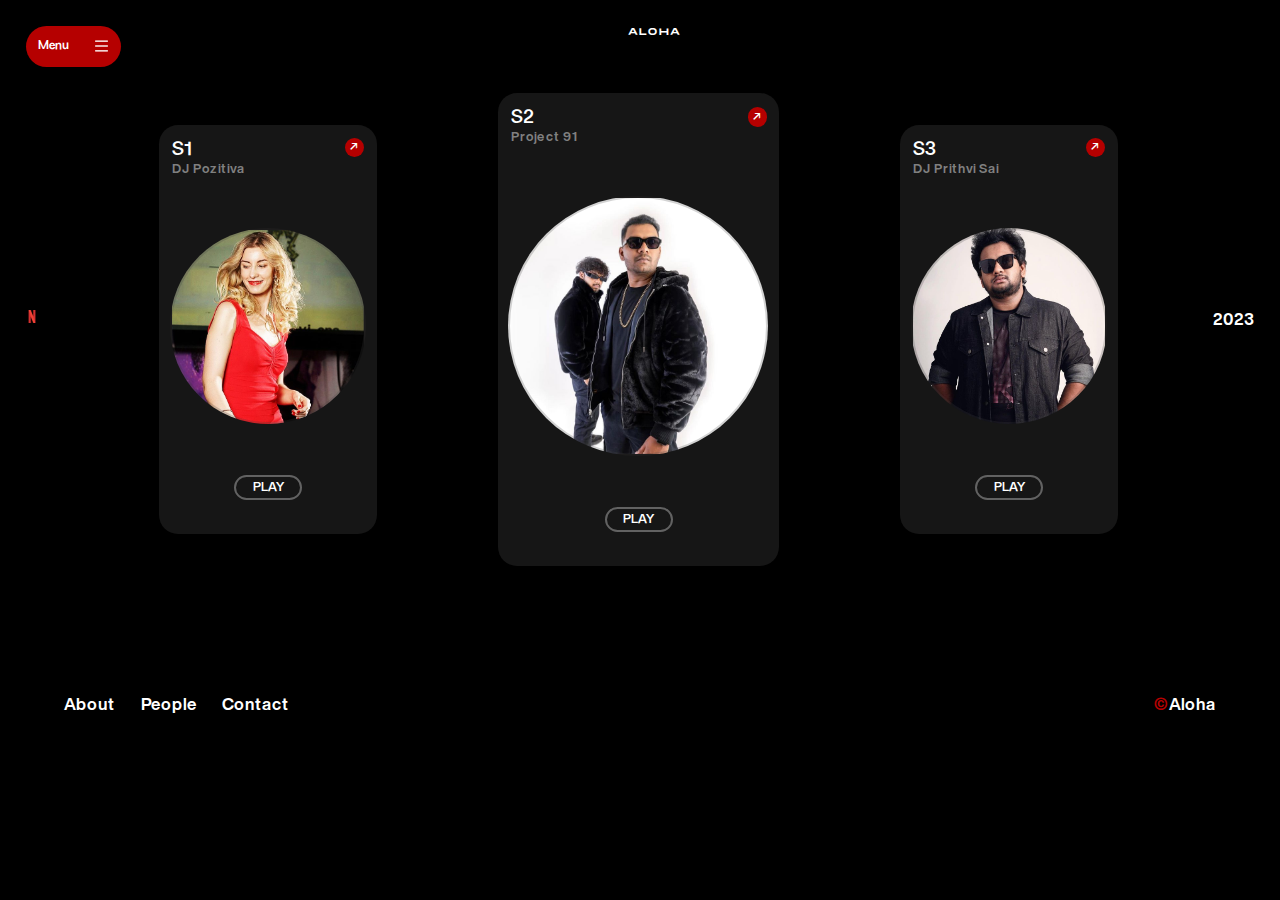
==== prowshow/index.html @ 52bf2847 "v0.0" ====
<!DOCTYPE html>
<html lang="en">

<head>
  <meta charset="UTF-8" />
  <meta name="viewport" content="width=device-width, initial-scale=1.0" />
  <title>Aloha '23</title>
  <link rel="stylesheet" href="styles.css" />
</head>

<body>
  <div class="flex1">
    <div class="con1">
      <div class="nav flex2">
        <div class="text">Menu</div>
        <img src="../images/menu.png" alt="" class="menu" onclick="openSidePopup()" />
      </div>
    </div>
    <div class="popup" id="mySidePopup">
      <div class="fl">
        <div class="lpop">Menu</div>
        <img src="../images/menu-burger (2).png" alt="menu" onclick="closePopup()" />
      </div>
      <div class="menu1">
        <div class="poq">
          <div class="menu11">
            <div class="o1">01</div>
            <div class="text"><a href="index.html" style="color:#6f6f6f;">About</a></div>
          </div>
          <div class="menu12">
            <div class="text"><a href="" style="color:#6f6f6f;">Contact</a></div>
            <div class="o1">02</div>
          </div>
          <div class="menu13">
            <div class="o1">03</div>
            <div class="text"><a href="https://www.instagram.com/srmuapstudentcouncil/?hl=en"
                style="color:#6f6f6f;">Instagram</a></div>
          </div>
          <!-- <div class="menu14">
            <div class="text">Instagram</div>
            <div class="o1">03</div>
          </div> -->
        </div>
      </div>
    </div>
    <div class="lpplp">
      <div class="a1">A</div>
      <div class="a1">L</div>
      <div class="a1">O</div>
      <div class="a1">H</div>
      <div class="a1">A</div>
    </div>
    <div class="lp">sajksfdffdfdssdkjj</div>
  </div>
  <div class="flex3">
    <img src="../images/netflix.png" alt="" />
    <div class="b1">
      <div class="b11">
        <div class="t1">S1</div>
        <div class="arrow">&#8599;</div>
      </div>
      <div class="t2">DJ Pozitiva</div>
      <div class="circle" style="background-image: url('../images/05.jpg');
  background-size: cover;background-position: top ;background-repeat: no-repeat; "></div>
      <div class="buff"></div>
      <div class="t3"><a href="https://www.instagram.com/pozitivamusic/">PLAY</a></div>
    </div>
    <div class="b2">
      <div class="b11">
        <div class="t1">S2</div>
        <div class="klp">
          <div class="arrow">&#8599;</div>
        </div>
      </div>
      <div class="t2">Project 91</div>
      <div class="circle" style="background-image: url('../images/03.jpg');
  background-size: cover;background-position: top ;background-repeat: no-repeat; "></div>
      <div class="buff"></div>
      <div class="t3"><a href="https://www.instagram.com/project91music/">PLAY</a></div>
    </div>
    <div class="b3">
      <div class="b11">
        <div class="t1">S3</div>
        <div class="arrow">&#8599;</div>
      </div>
      <div class="t2">DJ Prithvi Sai</div>
      <div class="circle" style="background-image: url('../images/04.jpg');
  background-size: cover;background-position: center ;background-repeat: no-repeat; "></div>
      <div class="buff"></div>
      <div class="kl">
        <div class="t3"><a href="https://www.instagram.com/djprithvisai/">PLAY</a></div>
      </div>
    </div>
    <div class="tn">2023</div>
  </div>
  <div class="flex7">
    <div class="rt">
      <div class="r1">About</div>
      <div class="r1">People</div>
      <div class="r1">Contact</div>
    </div>
    <div class="rt1">
      <div class="cp">&#169;</div>
      Aloha
    </div>
  </div>
  <script>
    var popup = document.querySelector(".popup");
    var menuButton = document.querySelector(".con1");

    menuButton.addEventListener("click", function () {
      // Toggle the "show" class to reveal or hide the popup
      popup.classList.toggle("show");
      // Toggle the "open" class on the .fl element to slide in/out
      document.querySelector(".fl").classList.toggle("open");
    });
    function closePopup() {
      popup.classList.remove("show"); // Hide the popup
      document.querySelector(".fl").classList.remove("open"); // Slide out
    }
  </script>
  <script src="js/imagesloaded.pkgd.min.js"></script>
  <script src="js/TweenMax.min.js"></script>
  <script src="js/script.js"></script>
</body>

</html>
---- prowshow/styles.css ----
:root {
  --colors-primary: #fff;
  --colors-background: #050505;
  --fontSizes-1: 13px;
  --fontSizes-2: 15px;
  --fontSizes-3: 17px;
}

body {
  margin: 0;
  padding: 0;
  box-sizing: border-box;
  background-color: black;
}

a {
  text-decoration: none;
  color: white;
}
@font-face {
  font-family: "hnow";
  src: url("../fonts/HelveticaNowDisplay-Bold.ttf");
}
@font-face {
  font-family: "PP NeueBit";
  src: url("../fonts/PPNeueBit-Bold.otf");
}

@font-face {
  font-family: "monument";
  src: url("../fonts/MonumentExtended-Regular.otf");
}

@font-face {
  font-family: "PP";
  src: url("../fonts/PPMondwest-Regular.otf");
}
@font-face {
  font-family: "zep";
  src: url("../fonts/Zephyr.otf");
}
@font-face {
  font-family: "oscar";
  src: url("../fonts/FHOscarTest-Bold.otf");
}
.flex1 {
  display: flex;
  margin-top: 2vw;
  margin-bottom: 2vw;
  justify-content: space-between;
  color: #fff;
}
.a1 {
  font-family: "monument";
  margin-right: 5vw;
  font-size: 0.75vw;
  margin-right: 0.1vw;
}
.con1 {
  background-color: #b50000;
  padding: 1vw;
  margin-left: 2vw;
  border-radius: 3vw;
  font-family: "oscar";
}
.flex2 {
  display: flex;
  /* background-color: red; */
}
.nav .text {
  font-size: 1vw;
  margin-right: 2vw;
  background-color: transparent !important;
}
.flex2 img {
  width: 1vw;
  background-color: transparent !important;
}
.lpplp {
  display: flex;
}
.lp {
  display: hidden;
  color: black;
  font-size: 1vw;
}
.flex3 {
  display: flex;
  justify-content: space-between;
}
.flex3 img {
  width: 1vw;
  margin-left: 2vw;
  margin-top: 17vw;
  height: 1vw;
}
.b1,
.b3 {
  background-color: #161616;
  padding: 1vw;
  margin-left: 2vw;
  width: 15vw;
  height: 30vw;
  margin-top: 2.5vw;
  border-radius: 1.5vw;
  font-family: "oscar";
  color: white;
  font-size: 1vw;
}
.b2 .circle {
  height: 20vw;
  width: 20vw;
}
.circle {
  margin-top: 4vw;
  background-color: #131212;
  margin-left: -0.2vw;
  border: 2px solid rgba(63, 63, 63, 0.233);
  border-radius: 50%;
  height: 15vw;
  width: 15vw;
}
.buff {
  height: 4vw;
}
.t3 {
  text-align: center;
  border: 2px solid rgba(128, 128, 128, 0.719);
  border-radius: 1vw;
  width: 5vw;
  padding-top: 0.2vw;
  padding-bottom: 0.2vw;
  margin: auto;
}
.klp {
  display: flex;
  justify-content: center;
  align-items: center;
}
.arrow {
  background-color: #b50000;
  padding-right: 0.1vw;
  padding-left: 0.4vw;
  padding-top: 0.3vw;
  padding-bottom: 0.2vw;
  border-radius: 50%;
  height: 1vw;
  width: 1vw;
}
.t1 {
  color: white;
  font-family: "oscar";
  font-size: 1.5vw;
}
.t2 {
  color: grey;
  font-family: "hnow";
}
.b2 {
  background-color: #161616;
  padding: 1vw;
  margin-left: 2vw;
  width: 20vw;
  height: 35vw;
  border-radius: 1.5vw;
  font-family: "oscar";
  color: white;
  font-size: 1vw;
}
.b11 {
  display: flex;
  justify-content: space-between;
}
.flex3 .tn {
  margin-right: 2vw;
  margin-top: 17vw;
  font-family: "hnow";
  color: white;
}
.flex7 {
  display: flex;
  margin-top: 10vw;
  justify-content: space-between;
  color: #fff;
  margin-left: 5vw;
  margin-right: 5vw;
  font-size: 1.3vw;
  margin-bottom: 5vw;
  font-family: "hnow";
}
.rt {
  display: flex;
}
.rt .r1 {
  margin-right: 2vw;
}
.cp {
  color: #b50000;
}
.rt1 {
  display: flex;
}
/* Existing CSS styles */

/* Add media query for screens with a maximum width of 768px (adjust as needed) */
@media screen and (max-width: 768px) {
  .flex3 {
    flex-direction: column; /* Change the direction to stack cards in one column */
    align-items: center; /* Center-align the cards */
  }

  .b1,
  .b2,
  .b3 {
    width: 70vw; /* Adjust the width to make them full width on small screens */
    margin-left: 0; /* Remove the left margin to center the cards */
    margin-top: 2vw;
    margin-bottom: 10vw;
    height: 80vw;
    /* margin: 0 auto; */
  }
  .b1 .circle,
  .b3 .circle {
    margin: 0 auto;
    height: 60vw;
    width: 60vw;
  }
  .b2 .circle {
    height: 60vw; /* Adjust the size of the circle */
    width: 60vw;
    margin: 0 auto;
  }

  /* Other mobile-specific styles can be added here as needed */
}
.lpop {
  font-family: "oscar";
  font-size: 1.2vw;
}
.o1 {
  font-size: 0.5vw;
  font-family: "oscar";
}
.menu1 .text {
  color: #6f6f6f;
  font-family: "oscar";
  font-size: 1.5vw;
}
.menu11,
.menu12,
.menu13,
.menu14 {
  display: flex;
  z-index: 999;
}
.menu1 {
  display: flex;
  justify-content: center;
  margin-bottom: 3vw;
}
.fl {
  display: flex;
  margin-bottom: 3vw;
  justify-content: space-between;
}
.fl img {
  width: 1vw;
}
/* Add your CSS transitions to the navbar popup */
.popup {
  position: absolute;
  width: 20vw;
  background-color: #121212;
  padding: 2vw;
  z-index: 999;
  transition: width 0.3s, opacity 0.3s; /* Add transition properties for width and opacity */ /* Initially, set the opacity to 0 to hide the popup */
  visibility: hidden; /* Initially, set visibility to hidden */
}

/* Add hover effect to the "Menu" button to make it interactive */
.nav .text:hover {
  cursor: pointer;
  color: #fff;
}

/* Add transitions for the text and opacity when the popup is visible */
.popup.show {
  opacity: 1;
  visibility: visible;
}

.lpop {
  font-family: "oscar";
  font-size: 1.2vw;
}

.o1 {
  font-size: 0.5vw;
  font-family: "hnow";
  margin-top: 0.6vw;
}

.menu1 .text {
  color: #6f6f6f;
  font-family: "oscar";
  font-size: 1.5vw;
}

.menu11,
.menu12,
.menu13,
.menu14 {
  display: flex;
  z-index: 999;
}

.menu12 {
  margin-left: 0.3vw;
}
.menu11 .text {
  margin-left: 0.3vw;
  z-index: 999;
}
.menu12 .text {
  margin-right: 0.3vw;
  z-index: 999;
}
.menu13 {
  margin-left: -0.7vw;
  z-index: 999;
}
.menu13 .text {
  margin-left: 0.3vw;
}
.menu14 {
  margin-left: -0.7vw;
}
.menu14 .text {
  margin-right: 0.3vw;
}
.menu1 {
  display: flex;
  justify-content: center;
  margin-bottom: 3vw;
}

.fl {
  display: flex;
  margin-bottom: 3vw;
  justify-content: space-between;
  transition: transform 0.3s; /* Add a transition for the transform property */
}

.fl img {
  width: 1vw;
}

/* Add a CSS class to transition the transform property */
.fl.open {
  transform: translateX(0); /* Slide in from the right */
}
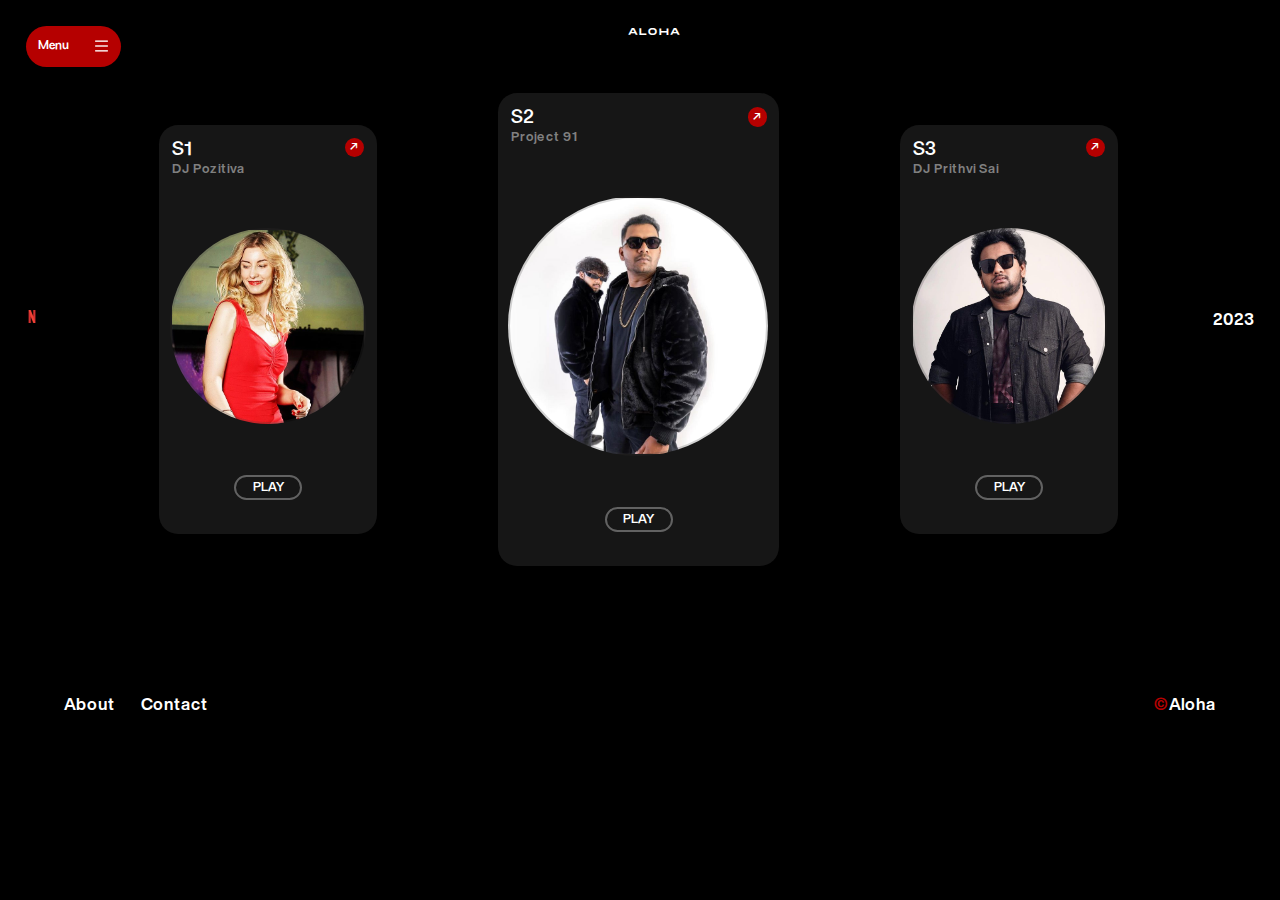
==== commit 6e8de48c: "v0.12 ->Compressed Video ->Proshow Navbar added Home -> Proshow instead of Show Reel in Video button" ====
--- a/prowshow/index.html
+++ b/prowshow/index.html
@@ -28,7 +28,7 @@
             <div class="text"><a href="index.html" style="color:#6f6f6f;">About</a></div>
           </div>
           <div class="menu12">
-            <div class="text"><a href="" style="color:#6f6f6f;">Contact</a></div>
+            <div class="text"><a href="/index.html" style="color:#6f6f6f;">Home</a></div>
             <div class="o1">02</div>
           </div>
           <div class="menu13">
@@ -96,7 +96,7 @@
   <div class="flex7">
     <div class="rt">
       <div class="r1">About</div>
-      <div class="r1">People</div>
+      <!-- <div class="r1">People</div> -->
       <div class="r1">Contact</div>
     </div>
     <div class="rt1">
